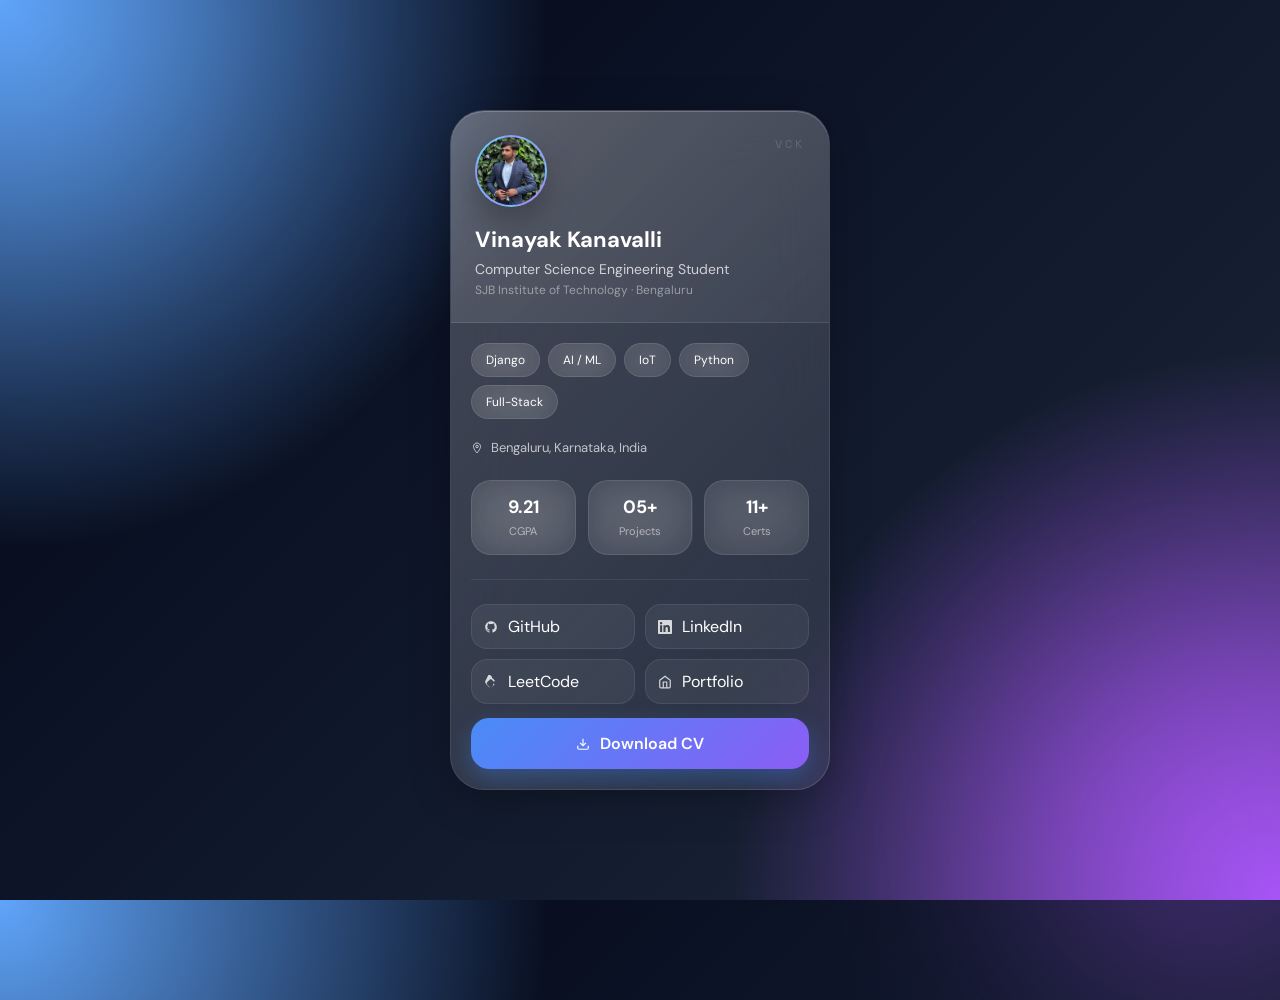
==== profile-card.html @ d7b20deb "added certificates, portfolio card, thanks.html and some changes" ====
<!DOCTYPE html>
<html lang="en">
<head>
  <meta charset="UTF-8">
  <meta name="viewport" content="width=device-width, initial-scale=1.0">
  <title>Vinayak Kanavalli – Profile Card</title>
  <link rel="preconnect" href="https://fonts.googleapis.com">
  <link href="https://fonts.googleapis.com/css2?family=DM+Sans:wght@400;500;600&family=Space+Mono:wght@400;700&display=swap" rel="stylesheet">
  <style>
    *,
*::before,
*::after{
    margin:0;
    padding:0;
    box-sizing:border-box;
}

body{
    min-height:100vh;
    padding:40px 20px;
    display:flex;
    justify-content:center;
    align-items:center;
    padding:2rem;

    font-family:'DM Sans',sans-serif;

    background:
    radial-gradient(circle at top left,#60a5fa 0%,transparent 35%),
    radial-gradient(circle at bottom right,#a855f7 0%,transparent 35%),
    linear-gradient(
    135deg,
    #020617,
    #0f172a,
    #1e293b
    );

    overflow:hidden;
}

/* Floating blobs */

body::before,
body::after{
    content:'';
    position:absolute;
    border-radius:50%;
    filter:blur(120px);
    z-index:-1;
}

body::before{
    width:300px;
    height:300px;
    background:#60a5fa;
    top:-100px;
    left:-100px;
    opacity:.4;
}

body::after{
    width:350px;
    height:350px;
    background:#a855f7;
    right:-100px;
    bottom:-100px;
    opacity:.4;
}

/* MAIN CARD */

.card{
    width:380px;
    max-width: 90vw;
    background:
    rgba(255,255,255,0.08);

    backdrop-filter:blur(30px);
    -webkit-backdrop-filter:blur(30px);

    border:1px solid rgba(255,255,255,.15);

    border-radius:34px;

    overflow:hidden;

    box-shadow:
    0 10px 40px rgba(0,0,0,.25),
    inset 0 1px 0 rgba(255,255,255,.2);

    transition:.4s ease;
}

.card:hover{
    transform:
    translateY(-10px)
    scale(1.02);
}

/* HEADER */

.card-top{
    padding:24px;
    position:relative;

    background:
    linear-gradient(
    135deg,
    rgba(255,255,255,.12),
    rgba(255,255,255,.04)
    );

    border-bottom:
    1px solid rgba(255,255,255,.08);
}

.card-top::after{
    content:"VCK";
    position:absolute;
    top:24px;
    right:24px;

    font-size:12px;
    letter-spacing:3px;

    color:rgba(255,255,255,.15);

    font-family:'Space Mono',monospace;
}

/* AVATAR */

.avatar{
    width:72px;
    height:72px;

    border-radius:50%;

    display:flex;
    justify-content:center;
    align-items:center;

    font-weight:700;
    font-size:24px;

    color:white;

    background:
    linear-gradient(
    135deg,
    #38bdf8,
    #8b5cf6
    );

    border:2px solid rgba(255,255,255,.25);

    box-shadow:
    0 15px 30px rgba(0,0,0,.25);

    margin-bottom:18px;
}

.name{
    font-size:22px;
    font-weight:700;
    color:white;
}

.role{
    margin-top:6px;
    color:rgba(255,255,255,.75);
    font-size:14px;
}

.college{
    margin-top:4px;
    color:rgba(255,255,255,.45);
    font-size:12px;
}

/* BODY */

.card-body{
    padding:20px;
}

/* TAGS */

.tag-row{
    display:flex;
    flex-wrap:wrap;
    gap:8px;
    margin-bottom:20px;
}

.tag{
    padding:8px 14px;

    border-radius:999px;

    background:
    rgba(255,255,255,.08);

    border:
    1px solid rgba(255,255,255,.1);

    backdrop-filter:blur(20px);

    color:white;
    font-size:12px;
}

/* LOCATION */

.location{
    display:flex;
    align-items:center;
    gap:8px;

    color:rgba(255,255,255,.7);

    margin-bottom:24px;

    font-size:13px;
}

/* STATS */

.stats{
    display:grid;
    grid-template-columns:repeat(3,1fr);
    gap:12px;
}

.stat{
    text-align:center;

    padding:14px;

    border-radius:20px;

    background:
    rgba(255,255,255,.06);

    border:
    1px solid rgba(255,255,255,.1);

    backdrop-filter:blur(20px);
}

.stat-num{
    display:block;

    color:white;

    font-size:18px;
    font-weight:700;
}

.stat-label{
    color:rgba(255,255,255,.55);
    font-size:11px;
}

/* DIVIDER */

.divider{
    border:none;
    height:1px;

    background:
    rgba(255,255,255,.08);

    margin:24px 0;
}

/* LINKS */

.links{
    display:grid;
    grid-template-columns:1fr 1fr;
    gap:10px;
}

.link-btn{
    display:flex;
    align-items:center;
    gap:10px;

    padding:11px 12px;

    text-decoration:none;

    color:white;

    border-radius:16px;

    background:
    rgba(255,255,255,.06);

    border:
    1px solid rgba(255,255,255,.08);

    transition:.3s;
}

.link-btn:hover{
    transform:translateY(-4px);

    background:
    rgba(255,255,255,.12);
}

.link-btn svg{
    opacity:.8;
}

/* CV BUTTON */

.btn-cv{
    width:100%;
    margin-top:14px;

    display:flex;
    justify-content:center;
    align-items:center;
    gap:10px;

    padding:15px;

    border-radius:18px;

    text-decoration:none;

    color:white;
    font-weight:600;

    background:
    linear-gradient(
    135deg,
    #3b82f6,
    #8b5cf6
    );

    box-shadow:
    0 10px 25px rgba(59,130,246,.35);

    transition:.3s;
}

.btn-cv:hover{
    transform:translateY(-4px);
}

/* MOBILE */

@media(max-width:550px){

.card{
    width:100%;
}

.links{
    grid-template-columns:1fr;
}

.name{
    font-size:24px;
}

}

.avatar img{
    width:100%;
    height:100%;
    object-fit:cover;
    border-radius:50%;
}

.card{
    position:relative;
}

.card::before{
    content:'';
    position:absolute;
    inset:0;

    background:
    linear-gradient(
    135deg,
    rgba(255,255,255,.18),
    rgba(255,255,255,0)
    );

    pointer-events:none;
}
  </style>
</head>
<body>
  <div class="card">

    <!-- TOP BANNER -->
    <div class="card-top">
      <div class="avatar">
         <img src="assets/img/about.jpg" alt="">
      </div>
      <div class="name">Vinayak Kanavalli</div>
      <div class="role">Computer Science Engineering Student</div>
      <div class="college">SJB Institute of Technology · Bengaluru</div>
    </div>

    <!-- BODY -->
    <div class="card-body">

      <!-- Skill tags -->
      <div class="tag-row">
        <span class="tag green">Django</span>
        <span class="tag blue">AI / ML</span>
        <span class="tag amber">IoT</span>
        <span class="tag">Python</span>
        <span class="tag">Full-Stack</span>
      </div>

      <!-- Location -->
      <div class="location">
        <svg width="12" height="12" viewBox="0 0 24 24" fill="none" stroke="currentColor" stroke-width="2">
          <path d="M12 2C8.13 2 5 5.13 5 9c0 5.25 7 13 7 13s7-7.75 7-13c0-3.87-3.13-7-7-7z"/>
          <circle cx="12" cy="9" r="2.5"/>
        </svg>
        Bengaluru, Karnataka, India
      </div>

      <!-- Stats -->
      <div class="stats">
        <div class="stat">
          <span class="stat-num">9.21</span>
          <span class="stat-label">CGPA</span>
        </div>
        <div class="stat">
          <span class="stat-num">05+</span>
          <span class="stat-label">Projects</span>
        </div>
        <div class="stat">
          <span class="stat-num">11+</span>
          <span class="stat-label">Certs</span>
        </div>
      </div>

      <hr class="divider">

      <!-- Social Links -->
      <div class="links">
        <a href="https://github.com/vinayak-ck" target="_blank" class="link-btn">
          <svg width="14" height="14" viewBox="0 0 24 24" fill="currentColor">
            <path d="M12 2C6.477 2 2 6.484 2 12.017c0 4.425 2.865 8.18 6.839 9.504.5.092.682-.217.682-.483 0-.237-.008-.868-.013-1.703-2.782.605-3.369-1.343-3.369-1.343-.454-1.158-1.11-1.466-1.11-1.466-.908-.62.069-.608.069-.608 1.003.07 1.531 1.032 1.531 1.032.892 1.53 2.341 1.088 2.91.832.092-.647.35-1.088.636-1.338-2.22-.253-4.555-1.113-4.555-4.951 0-1.093.39-1.988 1.029-2.688-.103-.253-.446-1.272.098-2.65 0 0 .84-.27 2.75 1.026A9.564 9.564 0 0112 6.844c.85.004 1.705.115 2.504.337 1.909-1.296 2.747-1.027 2.747-1.027.546 1.379.202 2.398.1 2.651.64.7 1.028 1.595 1.028 2.688 0 3.848-2.339 4.695-4.566 4.943.359.309.678.92.678 1.855 0 1.338-.012 2.419-.012 2.747 0 .268.18.58.688.482A10.019 10.019 0 0022 12.017C22 6.484 17.522 2 12 2z"/>
          </svg>
          GitHub
        </a>
        <a href="https://linkedin.com/in/vinayak-c-kanavalli-" target="_blank" class="link-btn">
          <svg width="14" height="14" viewBox="0 0 24 24" fill="currentColor">
            <path d="M20.447 20.452h-3.554v-5.569c0-1.328-.027-3.037-1.852-3.037-1.853 0-2.136 1.445-2.136 2.939v5.667H9.351V9h3.414v1.561h.046c.477-.9 1.637-1.85 3.37-1.85 3.601 0 4.267 2.37 4.267 5.455v6.286zM5.337 7.433a2.062 2.062 0 01-2.063-2.065 2.064 2.064 0 112.063 2.065zm1.782 13.019H3.555V9h3.564v11.452zM22.225 0H1.771C.792 0 0 .774 0 1.729v20.542C0 23.227.792 24 1.771 24h20.451C23.2 24 24 23.227 24 22.271V1.729C24 .774 23.2 0 22.222 0h.003z"/>
          </svg>
          LinkedIn
        </a>
        <a href="https://leetcode.com/u/vinayak_c_kanavalli/" target="_blank" class="link-btn">
          <svg width="14" height="14" viewBox="0 0 24 24" fill="currentColor">
            <path d="M16.102 17.93l-2.697 2.607c-.466.467-1.111.662-1.823.662s-1.357-.195-1.824-.662l-4.332-4.363c-.467-.467-.702-1.15-.702-1.863s.235-1.357.702-1.824l4.319-4.38c.467-.467 1.125-.645 1.837-.645s1.357.195 1.823.662l2.697 2.606c.514.515 1.365.497 1.9-.038.535-.536.553-1.387.039-1.901l-2.609-2.519c-.569-.569-1.228-.985-1.946-1.23l.073-.068c.524-.524.524-1.373 0-1.897l-2.696-2.697c-.467-.467-1.125-.663-1.837-.663s-1.357.195-1.824.662L3.463 8.235c-.948.948-1.463 2.201-1.463 3.532s.515 2.584 1.463 3.532l4.332 4.364c.948.948 2.201 1.463 3.532 1.463s2.584-.515 3.532-1.463l2.609-2.519c.514-.515.496-1.366-.039-1.901-.535-.535-1.386-.553-1.9-.038z"/>
          </svg>
          LeetCode
        </a>
        <a href="https://vinayak-ck.github.io/MyPortfolio/" target="_blank" class="link-btn">
          <svg width="14" height="14" viewBox="0 0 24 24" fill="none" stroke="currentColor" stroke-width="2">
            <path d="M3 9l9-7 9 7v11a2 2 0 01-2 2H5a2 2 0 01-2-2z"/>
            <polyline points="9 22 9 12 15 12 15 22"/>
          </svg>
          Portfolio
        </a>
      </div>

      <!-- Download CV -->
      <a href="assets/MyCV.pdf" download class="btn-cv">
        <svg width="14" height="14" viewBox="0 0 24 24" fill="none" stroke="currentColor" stroke-width="2">
          <path d="M21 15v4a2 2 0 01-2 2H5a2 2 0 01-2-2v-4"/>
          <polyline points="7 10 12 15 17 10"/>
          <line x1="12" y1="15" x2="12" y2="3"/>
        </svg>
        Download CV
      </a>

    </div>
  </div>
</body>
</html>
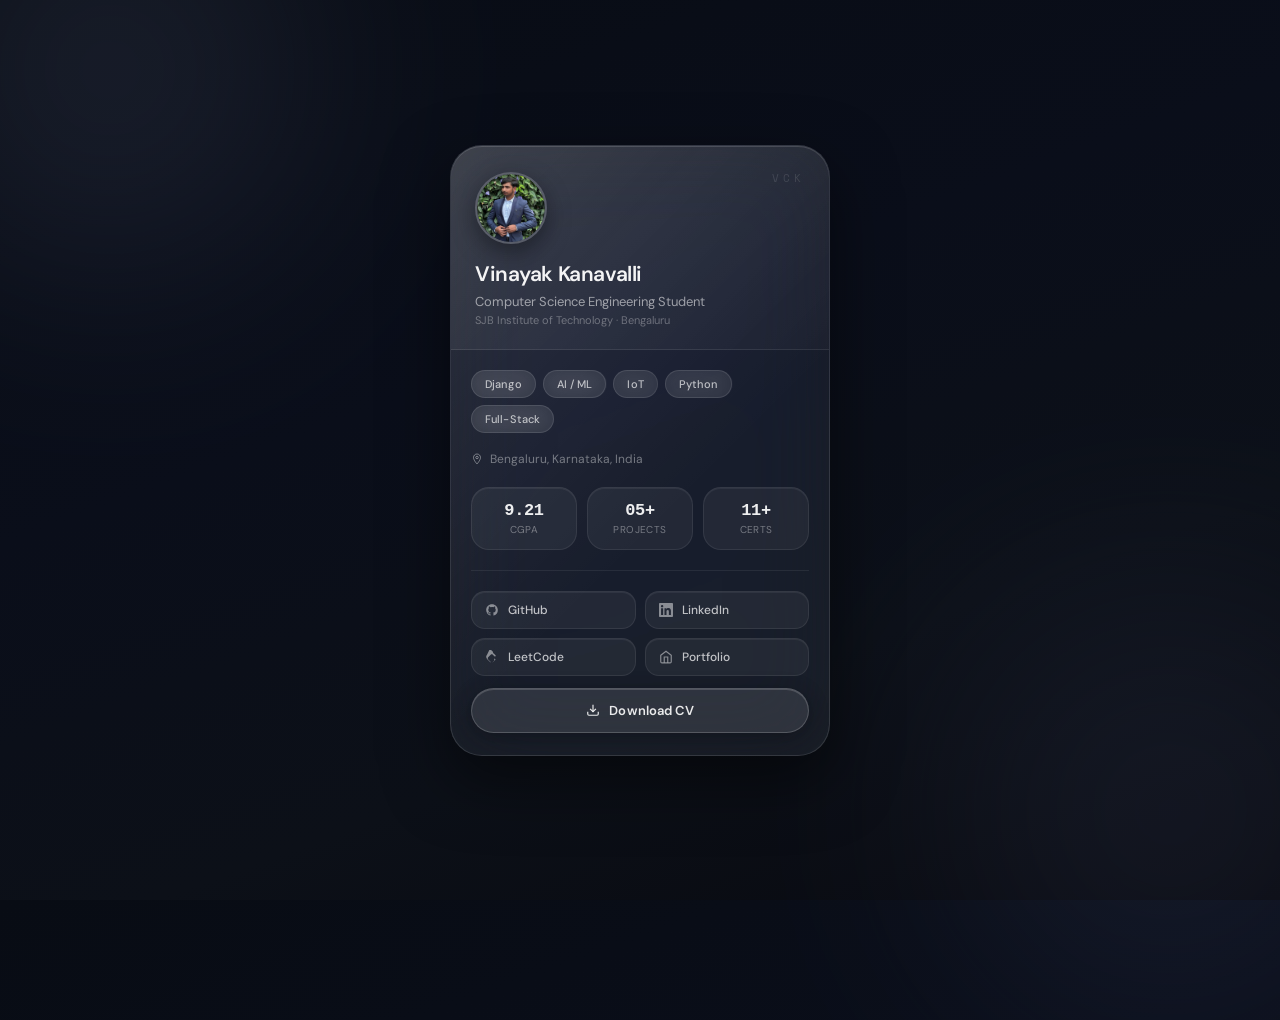
==== commit babf0721: "updated profile-card" ====
--- a/profile-card.html
+++ b/profile-card.html
@@ -6,423 +6,28 @@
   <title>Vinayak Kanavalli – Profile Card</title>
   <link rel="preconnect" href="https://fonts.googleapis.com">
   <link href="https://fonts.googleapis.com/css2?family=DM+Sans:wght@400;500;600&family=Space+Mono:wght@400;700&display=swap" rel="stylesheet">
-  <style>
-    *,
-*::before,
-*::after{
-    margin:0;
-    padding:0;
-    box-sizing:border-box;
-}
-
-body{
-    min-height:100vh;
-    padding:40px 20px;
-    display:flex;
-    justify-content:center;
-    align-items:center;
-    padding:2rem;
-
-    font-family:'DM Sans',sans-serif;
-
-    background:
-    radial-gradient(circle at top left,#60a5fa 0%,transparent 35%),
-    radial-gradient(circle at bottom right,#a855f7 0%,transparent 35%),
-    linear-gradient(
-    135deg,
-    #020617,
-    #0f172a,
-    #1e293b
-    );
-
-    overflow:hidden;
-}
-
-/* Floating blobs */
-
-body::before,
-body::after{
-    content:'';
-    position:absolute;
-    border-radius:50%;
-    filter:blur(120px);
-    z-index:-1;
-}
-
-body::before{
-    width:300px;
-    height:300px;
-    background:#60a5fa;
-    top:-100px;
-    left:-100px;
-    opacity:.4;
-}
-
-body::after{
-    width:350px;
-    height:350px;
-    background:#a855f7;
-    right:-100px;
-    bottom:-100px;
-    opacity:.4;
-}
-
-/* MAIN CARD */
-
-.card{
-    width:380px;
-    max-width: 90vw;
-    background:
-    rgba(255,255,255,0.08);
-
-    backdrop-filter:blur(30px);
-    -webkit-backdrop-filter:blur(30px);
-
-    border:1px solid rgba(255,255,255,.15);
-
-    border-radius:34px;
-
-    overflow:hidden;
-
-    box-shadow:
-    0 10px 40px rgba(0,0,0,.25),
-    inset 0 1px 0 rgba(255,255,255,.2);
-
-    transition:.4s ease;
-}
-
-.card:hover{
-    transform:
-    translateY(-10px)
-    scale(1.02);
-}
-
-/* HEADER */
-
-.card-top{
-    padding:24px;
-    position:relative;
-
-    background:
-    linear-gradient(
-    135deg,
-    rgba(255,255,255,.12),
-    rgba(255,255,255,.04)
-    );
-
-    border-bottom:
-    1px solid rgba(255,255,255,.08);
-}
-
-.card-top::after{
-    content:"VCK";
-    position:absolute;
-    top:24px;
-    right:24px;
-
-    font-size:12px;
-    letter-spacing:3px;
-
-    color:rgba(255,255,255,.15);
-
-    font-family:'Space Mono',monospace;
-}
-
-/* AVATAR */
-
-.avatar{
-    width:72px;
-    height:72px;
-
-    border-radius:50%;
-
-    display:flex;
-    justify-content:center;
-    align-items:center;
-
-    font-weight:700;
-    font-size:24px;
-
-    color:white;
-
-    background:
-    linear-gradient(
-    135deg,
-    #38bdf8,
-    #8b5cf6
-    );
-
-    border:2px solid rgba(255,255,255,.25);
-
-    box-shadow:
-    0 15px 30px rgba(0,0,0,.25);
-
-    margin-bottom:18px;
-}
-
-.name{
-    font-size:22px;
-    font-weight:700;
-    color:white;
-}
-
-.role{
-    margin-top:6px;
-    color:rgba(255,255,255,.75);
-    font-size:14px;
-}
-
-.college{
-    margin-top:4px;
-    color:rgba(255,255,255,.45);
-    font-size:12px;
-}
-
-/* BODY */
-
-.card-body{
-    padding:20px;
-}
-
-/* TAGS */
-
-.tag-row{
-    display:flex;
-    flex-wrap:wrap;
-    gap:8px;
-    margin-bottom:20px;
-}
-
-.tag{
-    padding:8px 14px;
-
-    border-radius:999px;
-
-    background:
-    rgba(255,255,255,.08);
-
-    border:
-    1px solid rgba(255,255,255,.1);
-
-    backdrop-filter:blur(20px);
-
-    color:white;
-    font-size:12px;
-}
-
-/* LOCATION */
-
-.location{
-    display:flex;
-    align-items:center;
-    gap:8px;
-
-    color:rgba(255,255,255,.7);
-
-    margin-bottom:24px;
-
-    font-size:13px;
-}
-
-/* STATS */
-
-.stats{
-    display:grid;
-    grid-template-columns:repeat(3,1fr);
-    gap:12px;
-}
-
-.stat{
-    text-align:center;
-
-    padding:14px;
-
-    border-radius:20px;
-
-    background:
-    rgba(255,255,255,.06);
-
-    border:
-    1px solid rgba(255,255,255,.1);
-
-    backdrop-filter:blur(20px);
-}
-
-.stat-num{
-    display:block;
-
-    color:white;
-
-    font-size:18px;
-    font-weight:700;
-}
-
-.stat-label{
-    color:rgba(255,255,255,.55);
-    font-size:11px;
-}
-
-/* DIVIDER */
-
-.divider{
-    border:none;
-    height:1px;
-
-    background:
-    rgba(255,255,255,.08);
-
-    margin:24px 0;
-}
-
-/* LINKS */
-
-.links{
-    display:grid;
-    grid-template-columns:1fr 1fr;
-    gap:10px;
-}
-
-.link-btn{
-    display:flex;
-    align-items:center;
-    gap:10px;
-
-    padding:11px 12px;
-
-    text-decoration:none;
-
-    color:white;
-
-    border-radius:16px;
-
-    background:
-    rgba(255,255,255,.06);
-
-    border:
-    1px solid rgba(255,255,255,.08);
-
-    transition:.3s;
-}
-
-.link-btn:hover{
-    transform:translateY(-4px);
-
-    background:
-    rgba(255,255,255,.12);
-}
-
-.link-btn svg{
-    opacity:.8;
-}
-
-/* CV BUTTON */
-
-.btn-cv{
-    width:100%;
-    margin-top:14px;
-
-    display:flex;
-    justify-content:center;
-    align-items:center;
-    gap:10px;
-
-    padding:15px;
-
-    border-radius:18px;
-
-    text-decoration:none;
-
-    color:white;
-    font-weight:600;
-
-    background:
-    linear-gradient(
-    135deg,
-    #3b82f6,
-    #8b5cf6
-    );
-
-    box-shadow:
-    0 10px 25px rgba(59,130,246,.35);
-
-    transition:.3s;
-}
-
-.btn-cv:hover{
-    transform:translateY(-4px);
-}
-
-/* MOBILE */
-
-@media(max-width:550px){
-
-.card{
-    width:100%;
-}
-
-.links{
-    grid-template-columns:1fr;
-}
-
-.name{
-    font-size:24px;
-}
-
-}
-
-.avatar img{
-    width:100%;
-    height:100%;
-    object-fit:cover;
-    border-radius:50%;
-}
-
-.card{
-    position:relative;
-}
-
-.card::before{
-    content:'';
-    position:absolute;
-    inset:0;
-
-    background:
-    linear-gradient(
-    135deg,
-    rgba(255,255,255,.18),
-    rgba(255,255,255,0)
-    );
-
-    pointer-events:none;
-}
-  </style>
+  <link rel="stylesheet" href="assets/profile-card.css">
 </head>
 <body>
   <div class="card">
-
-    <!-- TOP BANNER -->
     <div class="card-top">
       <div class="avatar">
-         <img src="assets/img/about.jpg" alt="">
+        <img src="assets/img/about.jpg" alt="Vinayak Kanavalli">
       </div>
       <div class="name">Vinayak Kanavalli</div>
       <div class="role">Computer Science Engineering Student</div>
       <div class="college">SJB Institute of Technology · Bengaluru</div>
     </div>
 
-    <!-- BODY -->
     <div class="card-body">
-
-      <!-- Skill tags -->
       <div class="tag-row">
-        <span class="tag green">Django</span>
-        <span class="tag blue">AI / ML</span>
-        <span class="tag amber">IoT</span>
+        <span class="tag">Django</span>
+        <span class="tag">AI / ML</span>
+        <span class="tag">IoT</span>
         <span class="tag">Python</span>
         <span class="tag">Full-Stack</span>
       </div>
 
-      <!-- Location -->
       <div class="location">
         <svg width="12" height="12" viewBox="0 0 24 24" fill="none" stroke="currentColor" stroke-width="2">
           <path d="M12 2C8.13 2 5 5.13 5 9c0 5.25 7 13 7 13s7-7.75 7-13c0-3.87-3.13-7-7-7z"/>
@@ -431,7 +36,6 @@
         Bengaluru, Karnataka, India
       </div>
 
-      <!-- Stats -->
       <div class="stats">
         <div class="stat">
           <span class="stat-num">9.21</span>
@@ -449,7 +53,6 @@
 
       <hr class="divider">
 
-      <!-- Social Links -->
       <div class="links">
         <a href="https://github.com/vinayak-ck" target="_blank" class="link-btn">
           <svg width="14" height="14" viewBox="0 0 24 24" fill="currentColor">
@@ -478,7 +81,6 @@
         </a>
       </div>
 
-      <!-- Download CV -->
       <a href="assets/MyCV.pdf" download class="btn-cv">
         <svg width="14" height="14" viewBox="0 0 24 24" fill="none" stroke="currentColor" stroke-width="2">
           <path d="M21 15v4a2 2 0 01-2 2H5a2 2 0 01-2-2v-4"/>
--- a/assets/profile-card.css
+++ b/assets/profile-card.css
@@ -0,0 +1,264 @@
+*, *::before, *::after {
+  margin: 0;
+  padding: 0;
+  box-sizing: border-box;
+}
+body {
+  min-height: 100vh;
+  padding: 2rem;
+  display: flex;
+  justify-content: center;
+  align-items: center;
+  font-family: 'DM Sans', sans-serif;
+  background: linear-gradient(160deg, #080c14 0%, #0a0e1a 40%, #0c1018 70%, #08090f 100%);
+  overflow: hidden;
+}
+/* Soft background blobs — no neon */
+body::before,
+body::after {
+  content: '';
+  position: absolute;
+  border-radius: 50%;
+  filter: blur(130px);
+  z-index: 0;
+  opacity: 0.28;
+}
+body::before {
+  width: 380px;
+  height: 380px;
+  background: rgba(130, 140, 180, 0.6);
+  top: -120px;
+  left: -80px;
+}
+body::after {
+  width: 420px;
+  height: 420px;
+  background: rgba(100, 115, 160, 0.5);
+  right: -100px;
+  bottom: -120px;
+}
+/* CARD */
+.card {
+  width: 380px;
+  max-width: 90vw;
+  position: relative;
+  z-index: 1;
+  background: rgba(255, 255, 255, 0.06);
+  backdrop-filter: blur(40px) saturate(160%);
+  -webkit-backdrop-filter: blur(40px) saturate(160%);
+  border: 1px solid rgba(255, 255, 255, 0.12);
+  border-radius: 32px;
+  overflow: hidden;
+  box-shadow:
+    inset 0 1px 0 rgba(255, 255, 255, 0.14),
+    0 24px 64px rgba(0, 0, 0, 0.50);
+  transition: transform 0.4s ease, box-shadow 0.4s ease;
+}
+.card:hover {
+  transform: translateY(-8px) scale(1.01);
+  box-shadow:
+    inset 0 1px 0 rgba(255, 255, 255, 0.16),
+    0 32px 80px rgba(0, 0, 0, 0.60);
+}
+/* Shine overlay */
+.card::before {
+  content: '';
+  position: absolute;
+  inset: 0;
+  background: linear-gradient(135deg, rgba(255,255,255,0.10), rgba(255,255,255,0) 60%);
+  pointer-events: none;
+  z-index: 0;
+}
+/* HEADER */
+.card-top {
+  padding: 26px 24px 22px;
+  position: relative;
+  background: linear-gradient(135deg, rgba(255,255,255,0.08), rgba(255,255,255,0.02));
+  border-bottom: 1px solid rgba(255, 255, 255, 0.07);
+  z-index: 1;
+}
+.card-top::after {
+  content: "VCK";
+  position: absolute;
+  top: 24px;
+  right: 24px;
+  font-size: 11px;
+  letter-spacing: 4px;
+  color: rgba(255, 255, 255, 0.12);
+  font-family: 'Space Mono', monospace;
+}
+/* AVATAR */
+.avatar {
+  width: 72px;
+  height: 72px;
+  border-radius: 50%;
+  overflow: hidden;
+  border: 2px solid rgba(255, 255, 255, 0.18);
+  box-shadow:
+    0 8px 24px rgba(0, 0, 0, 0.40),
+    inset 0 1px 0 rgba(255,255,255,0.20);
+  margin-bottom: 16px;
+}
+.avatar img {
+  width: 100%;
+  height: 100%;
+  object-fit: cover;
+  border-radius: 50%;
+}
+.name {
+  font-size: 21px;
+  font-weight: 600;
+  color: rgba(255, 255, 255, 0.95);
+  letter-spacing: -0.02em;
+}
+.role {
+  margin-top: 5px;
+  color: rgba(255, 255, 255, 0.55);
+  font-size: 13px;
+  font-weight: 400;
+}
+.college {
+  margin-top: 3px;
+  color: rgba(255, 255, 255, 0.32);
+  font-size: 11px;
+}
+/* BODY */
+.card-body {
+  padding: 20px 20px 22px;
+  position: relative;
+  z-index: 1;
+}
+/* TAGS */
+.tag-row {
+  display: flex;
+  flex-wrap: wrap;
+  gap: 7px;
+  margin-bottom: 18px;
+}
+.tag {
+  padding: 6px 13px;
+  border-radius: 999px;
+  background: rgba(255, 255, 255, 0.07);
+  border: 1px solid rgba(255, 255, 255, 0.11);
+  backdrop-filter: blur(12px);
+  color: rgba(255, 255, 255, 0.68);
+  font-size: 11px;
+  font-weight: 500;
+  letter-spacing: 0.01em;
+}
+/* LOCATION */
+.location {
+  display: flex;
+  align-items: center;
+  gap: 7px;
+  color: rgba(255, 255, 255, 0.40);
+  margin-bottom: 20px;
+  font-size: 12px;
+}
+/* STATS */
+.stats {
+  display: grid;
+  grid-template-columns: repeat(3, 1fr);
+  gap: 10px;
+}
+.stat {
+  text-align: center;
+  padding: 13px 8px;
+  border-radius: 18px;
+  background: rgba(255, 255, 255, 0.05);
+  border: 1px solid rgba(255, 255, 255, 0.08);
+  box-shadow: inset 0 1px 0 rgba(255,255,255,0.06);
+}
+.stat-num {
+  display: block;
+  color: rgba(255, 255, 255, 0.92);
+  font-size: 17px;
+  font-weight: 700;
+  font-family: 'Space Mono', monospace;
+  letter-spacing: -0.02em;
+}
+.stat-label {
+  color: rgba(255, 255, 255, 0.38);
+  font-size: 10px;
+  margin-top: 3px;
+  display: block;
+  letter-spacing: 0.04em;
+  text-transform: uppercase;
+}
+/* DIVIDER */
+.divider {
+  border: none;
+  height: 1px;
+  background: rgba(255, 255, 255, 0.07);
+  margin: 20px 0;
+}
+/* LINK BUTTONS */
+.links {
+  display: grid;
+  grid-template-columns: 1fr 1fr;
+  gap: 9px;
+}
+.link-btn {
+  display: flex;
+  align-items: center;
+  gap: 9px;
+  padding: 10px 13px;
+  text-decoration: none;
+  color: rgba(255, 255, 255, 0.72);
+  border-radius: 14px;
+  background: rgba(255, 255, 255, 0.05);
+  border: 1px solid rgba(255, 255, 255, 0.08);
+  font-size: 12px;
+  font-weight: 500;
+  transition: all 0.22s ease;
+  box-shadow: inset 0 1px 0 rgba(255,255,255,0.06);
+}
+.link-btn:hover {
+  background: rgba(255, 255, 255, 0.10);
+  border-color: rgba(255, 255, 255, 0.16);
+  color: rgba(255, 255, 255, 0.92);
+  transform: translateY(-2px);
+  box-shadow: inset 0 1px 0 rgba(255,255,255,0.10),
+              0 4px 16px rgba(0,0,0,0.24);
+}
+.link-btn svg {
+  opacity: 0.65;
+  flex-shrink: 0;
+}
+/* CV BUTTON */
+.btn-cv {
+  width: 100%;
+  margin-top: 12px;
+  display: flex;
+  justify-content: center;
+  align-items: center;
+  gap: 9px;
+  padding: 13px;
+  border-radius: 980px;
+  text-decoration: none;
+  color: rgba(255, 255, 255, 0.90);
+  font-weight: 600;
+  font-size: 13px;
+  background: rgba(255, 255, 255, 0.10);
+  border: 1px solid rgba(255, 255, 255, 0.18);
+  box-shadow:
+    inset 0 1px 0 rgba(255,255,255,0.16),
+    0 4px 20px rgba(0,0,0,0.28);
+  transition: all 0.22s ease;
+  letter-spacing: 0.01em;
+}
+.btn-cv:hover {
+  background: rgba(255, 255, 255, 0.18);
+  border-color: rgba(255, 255, 255, 0.28);
+  color: #fff;
+  transform: translateY(-2px);
+  box-shadow:
+    inset 0 1px 0 rgba(255,255,255,0.22),
+    0 8px 28px rgba(0,0,0,0.36);
+}
+/* MOBILE */
+@media (max-width: 550px) {
+  .card { width: 100%; }
+  .links { grid-template-columns: 1fr; }
+  .name { font-size: 20px; }
+}
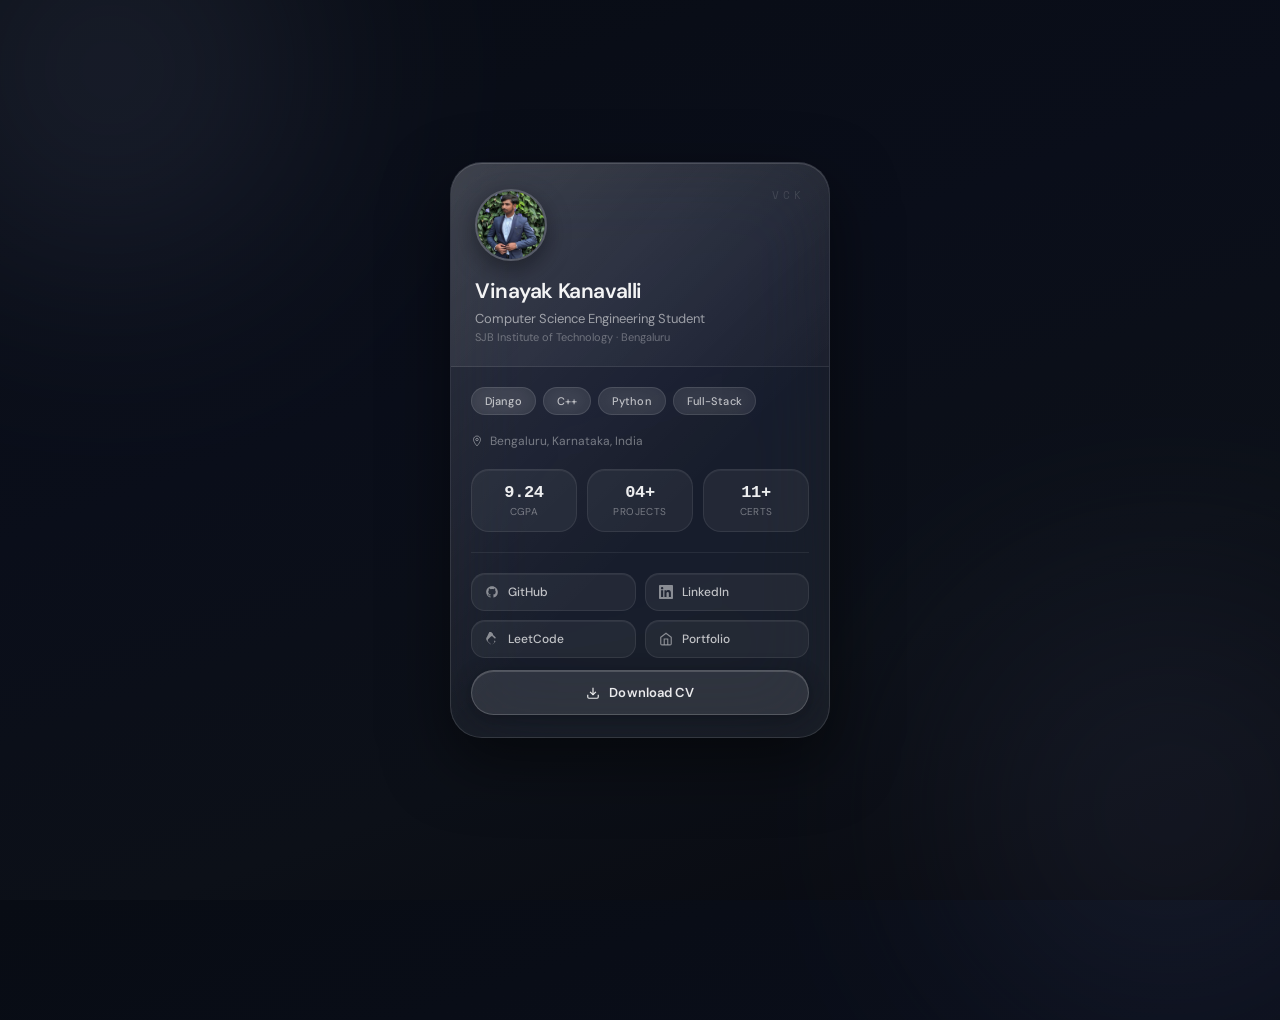
==== commit 7df88126: "Updated - Skills section, Resume" ====
--- a/profile-card.html
+++ b/profile-card.html
@@ -22,8 +22,7 @@
     <div class="card-body">
       <div class="tag-row">
         <span class="tag">Django</span>
-        <span class="tag">AI / ML</span>
-        <span class="tag">IoT</span>
+        <span class="tag">C++</span>
         <span class="tag">Python</span>
         <span class="tag">Full-Stack</span>
       </div>
@@ -38,11 +37,11 @@
 
       <div class="stats">
         <div class="stat">
-          <span class="stat-num">9.21</span>
+          <span class="stat-num">9.24</span>
           <span class="stat-label">CGPA</span>
         </div>
         <div class="stat">
-          <span class="stat-num">05+</span>
+          <span class="stat-num">04+</span>
           <span class="stat-label">Projects</span>
         </div>
         <div class="stat">
